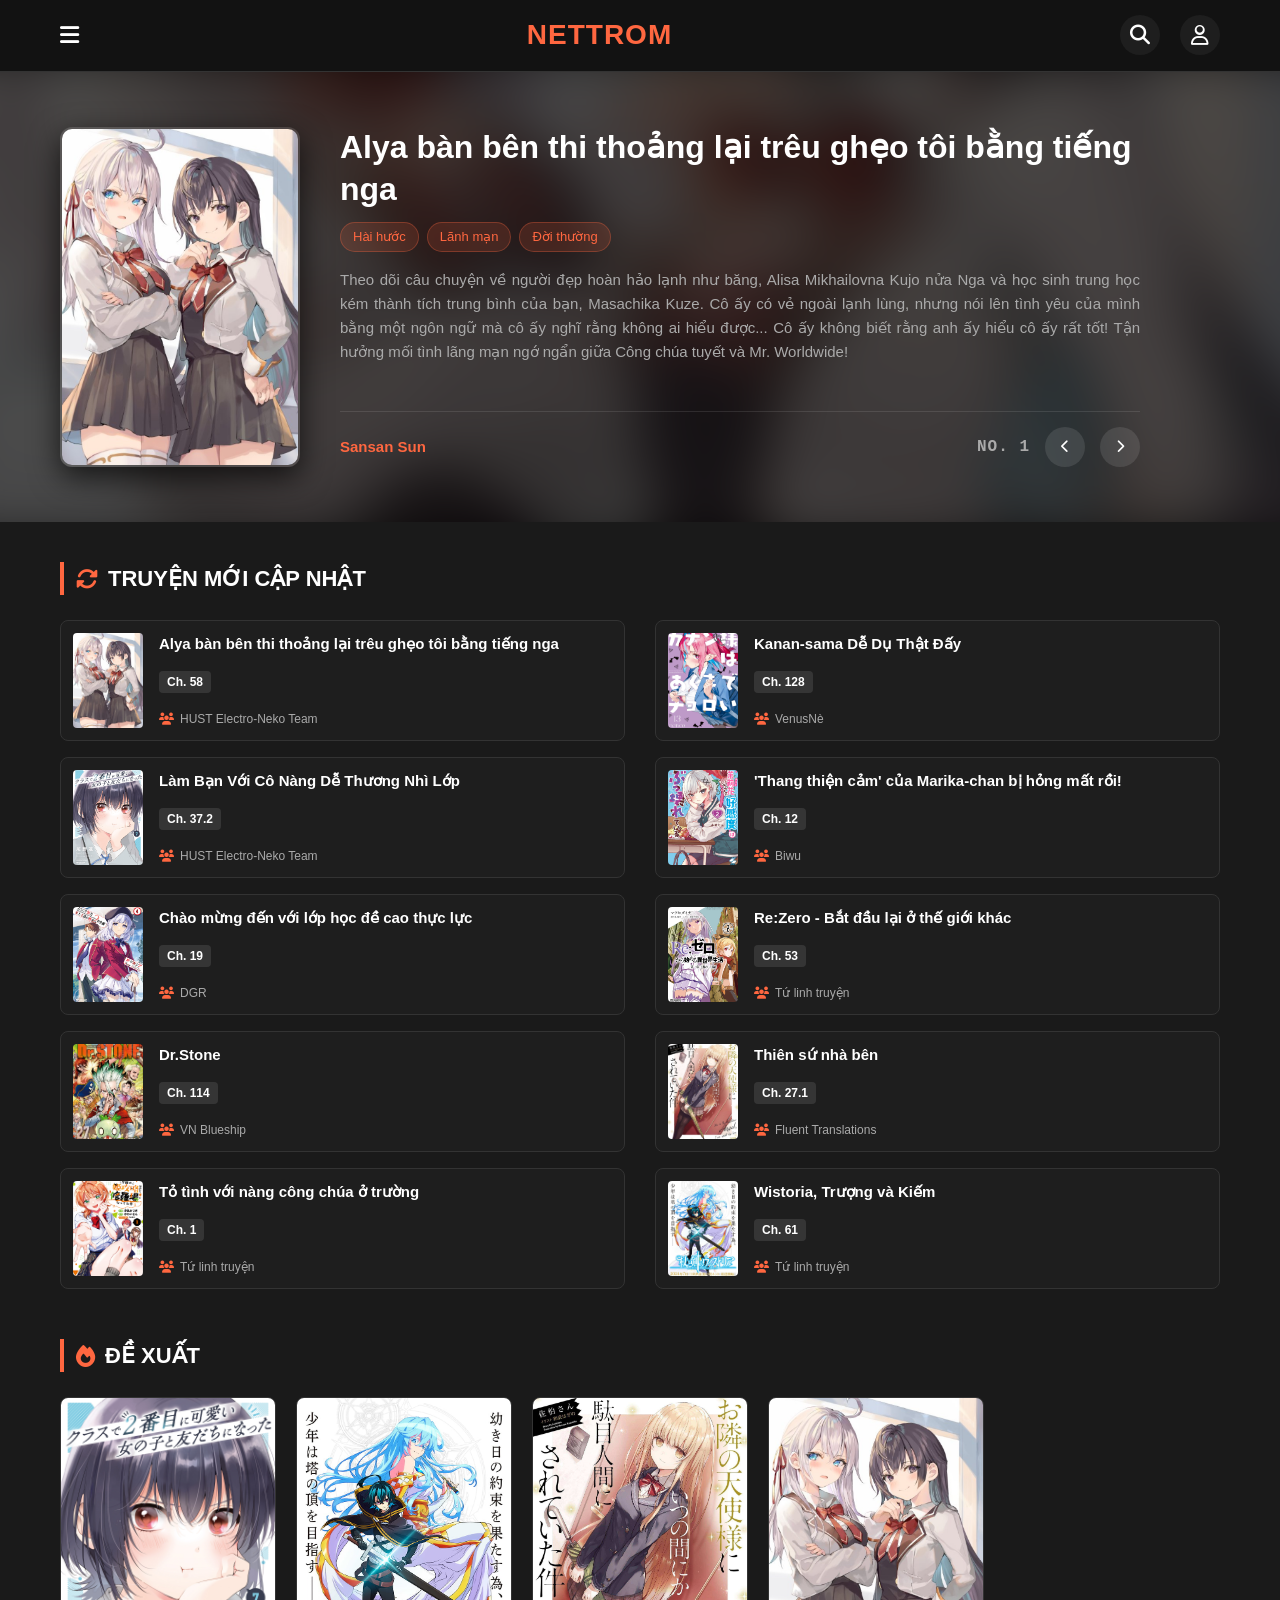
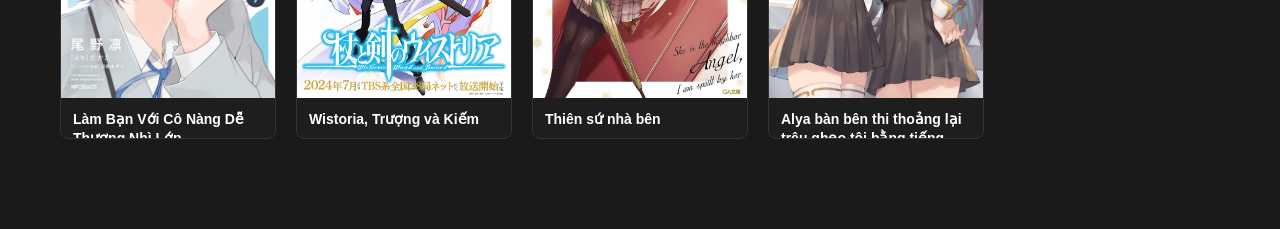
==== index.html @ 95add147 "first commit" ====
<!DOCTYPE html>
<html lang="en">
<head>
    <meta charset="UTF-8">
    <meta name="viewport" content="width=device-width, initial-scale=1.0">
    <link rel="stylesheet" href="https://cdnjs.cloudflare.com/ajax/libs/font-awesome/6.4.0/css/all.min.css">
    <link rel="stylesheet" href="./css/style.css">
    <link rel="stylesheet" href="./css/styleMobile.css">
    <title>Document</title>
</head>
<body>

    <!-- Mobile Menu -->
    <div class="mobile-menu-overlay" id="mobileOverlay" onclick="closeMobileMenu()"></div>
    <!-- Danh Mục -->
    <div class="mobile-menu-drawer" id="mobileDrawer">
        <div class="drawer-header">
            <span><i class="fa-solid fa-fire" style="color: #ff6740; margin-right: 8px;"></i>Nettrom</span>
            <button class="drawer-close" id="closeBtn">
                <i class="fa fa-angle-double-left"></i>
            </button>
        </div>
        <ul class="drawer-menu">
            <li class="menu-item active"><a href=""><i class="fa fa-home"></i> Trang chủ</a></li>
            <li class="menu-item"><a href=""><i class="fa fa-bell"></i> Thông báo</a></li>
            
            <li class="menu-item has-dropdown">
                <div class="dropdown-header">
                    <span><i class="fa-regular fa-bookmark"></i> Thư viện</span>
                    <i class="fa fa-angle-right arrow-icon"></i>
                </div>
                <ul class="submenu">
                    <li><a href=""><i class="fa-solid fa-bookmark"></i> Đã lưu</a></li>
                    <li><a href=""><i class="fa-solid fa-clock-rotate-left"></i> Lịch sử đọc</a></li>
                    <li><a href=""><i class="fa-solid fa-folder"></i> Album của bạn</a></li>
                    <li><a href=""><i class="fa-solid fa-user-pen"></i> Tác giả đã theo dõi</a></li>
                </ul>
            </li>

            <li class="menu-item has-dropdown">
                <div class="dropdown-header">
                    <span><i class="fa-solid fa-book-open"></i> Truyện</span>
                    <i class="fa fa-angle-right arrow-icon"></i>
                </div>
                <ul class="submenu">
                    <li><a href=""><i class="fa-solid fa-list-ol"></i> Danh sách truyện</a></li>
                    <li><a href=""><i class="fa-solid fa-tags"></i> Thể loại</a></li>
                </ul>
            </li>

            <li class="menu-item"><a href=""><i class="fa-solid fa-sliders"></i> Tìm kiếm nâng cao</a></li>
            <li class="menu-item"><a href=""><i class="fa-solid fa-envelope"></i> Liên hệ</a></li>
            <li class="menu-item"><a href=""><i class="fa-solid fa-flask"></i> Lab TH</a></li>
        </ul>
    </div>
    <!--Mobile Bottom Navigation-->
    <nav class="mobile-bottom-nav">
        <a href="#" class="nav-item active">
            <i class="fa fa-home"></i>
            <span>Trang chủ</span>
        </a>
        <a href="#" class="nav-item" data-action="menu" id="navMenu">
            <i class="fa-solid fa-bars"></i>
            <span>Danh mục</span>
        </a>
        <a href="#" class="nav-item">
            <i class="fa fa-bell"></i>
            <span>Thông báo</span>
        </a>
        <a href="#" class="nav-item">
            <i class="fa fa-search"></i>
            <span>Tìm kiếm</span>
        </a>
        <a href="#" class="nav-item">
            <i class="fa fa-book"></i>
            <span>Thư viện</span>
        </a>
    </nav>

    <!--Desktop Header-->
    <header>
        <div class="header-top">
            <div class="banner-header">
                <div class="open-btn" id="openBtn"><i class="fa-solid fa-bars"></i></div>
                <div class="brand-name" id="brandName">Nettrom</div>
                
                <div class="user-bar">
                    <div class="sreach-button"><i class="fa-solid fa-magnifying-glass"></i></div>
                    <div class="avatar"><i class="fa-regular fa-user"></i></div>
                </div>
            </div>
        </div>

        <div class="header-bottom" id="headerBottom">
            <div class="container-nav">
                <nav class="header-nav" id="headerNav">
                    <ul class="nav-menu-desktop">
                        <li class="nav-item-desktop active"><a href=""><i class="fa fa-home"></i> Trang chủ</a></li>
                        <li class="nav-item-desktop"><a href=""><i class="fa fa-bell"></i> Thông báo</a></li>
                        
                        <li class="nav-item-desktop has-dropdown-desktop">
                            <div class="dropdown-header-desktop">
                                <span><i class="fa-regular fa-bookmark"></i> Thư viện</span>
                                <i class="fa fa-angle-down arrow-icon"></i>
                            </div>
                            <ul class="submenu-desktop">
                                <li><a href=""><i class="fa-solid fa-bookmark"></i> Đã lưu</a></li>
                                <li><a href=""><i class="fa-solid fa-clock-rotate-left"></i> Lịch sử đọc</a></li>
                                <li><a href=""><i class="fa-solid fa-folder"></i> Album của bạn</a></li>
                                <li><a href=""><i class="fa-solid fa-user-pen"></i> Tác giả đã theo dõi</a></li>
                            </ul>
                        </li>

                        <li class="nav-item-desktop has-dropdown-desktop">
                            <div class="dropdown-header-desktop">
                                <span><i class="fa-solid fa-book-open"></i> Truyện</span>
                                <i class="fa fa-angle-down arrow-icon"></i>
                            </div>
                            <ul class="submenu-desktop">
                                <li><a href=""><i class="fa-solid fa-list-ol"></i> Danh sách truyện</a></li>
                                <li><a href=""><i class="fa-solid fa-tags"></i> Thể loại</a></li>
                            </ul>
                        </li>

                        <li class="nav-item-desktop"><a href=""><i class="fa-solid fa-sliders"></i> Tìm kiếm nâng cao</a></li>
                        <li class="nav-item-desktop"><a href=""><i class="fa-solid fa-envelope"></i> Liên hệ</a></li>
                        <li class="nav-item-desktop"><a href=""><i class="fa-solid fa-flask"></i> Lab TH</a></li>
                    </ul>
                </nav>
            </div>
        </div>
    </header>
    <!--Main Content-->
    <main>
        <div class="main-content">
            <div class="banner" id="banner">
                <div class="background-blur" id="backgroundBlur"></div>
    
                <div class="banner-content">
                    <div class="manga-container" id="sliderBg">
                        <div class="manga-cover-wrapper">
                            <img id="mangaImg" src="" alt="">
                        </div>
                        <div class="manga-detail">
                            <div class="manga-title" id="mangaTitle"></div>
                            <div class="manga-tags" id="mangaTags">
                                <span class="tag"></span>
                                <span class="tag"></span>
                            </div>
                            <div class="manga-desc">
                                <p class="manga-description" id="mangaDesc"></p>
                            </div>
                            <div class="bottom-nav">
                                <div class="author" id="mangaAuthor"></div>
                                <div class="slider-controls">
                                    <span class="manga-number" id="mangaNo"></span>
                                    <button class="nav-btn" id="prevBtn"><i class="fa-solid fa-chevron-left"></i></button>
                                    <button class="nav-btn" id="nextBtn"><i class="fa-solid fa-chevron-right"></i></button>
                                </div>
                            </div>
                        </div>
                    </div>
                </div>
            </div>

            <div class="page-body">
    
                <section class="section-container update-section">
                    <h2 class="section-title"><i class="fa-solid fa-sync-alt"></i> Truyện mới cập nhật</h2>
                    <div class="update-grid">
                        <div class="update-col col-1">
                            <div class="manga-card-horizontal" >
                                <img src="image/Arya.png" alt="" class="mini-cover">
                                <div class="card-info">
                                    <h4 class="card-title">Alya bàn bên thi thoảng lại trêu ghẹo tôi bằng tiếng nga</h4>
                                    <span class="card-chapter">Ch. 58</span>
                                    <span class="card-team"><i class="fa fa-users" aria-hidden="true"></i> HUST Electro-Neko Team</span>
                                </div>
                            </div>
    
                            <div class="manga-card-horizontal">
                                <img src="image/Class de 2-banme ni Kawaii.jpg" alt="" class="mini-cover">
                                <div class="card-info">
                                    <h4 class="card-title">Làm Bạn Với Cô Nàng Dễ Thương Nhì Lớp</h4>
                                    <span class="card-chapter">Ch. 37.2</span>
                                    <span class="card-team"><i class="fa fa-users" aria-hidden="true"></i> HUST Electro-Neko Team</span>
                                </div>
                            </div>
    
                            <div class="manga-card-horizontal">
                                <img src="image/Classroom of Elite.jpg" alt="" class="mini-cover">
                                <div class="card-info">
                                    <h4 class="card-title">Chào mừng đến với lớp học đề cao thực lực</h4>
                                    <span class="card-chapter">Ch. 19</span>
                                    <span class="card-team"><i class="fa fa-users" aria-hidden="true"></i> DGR </span>
                                </div>
                            </div>
    
                            <div class="manga-card-horizontal">
                                <img src="image/Dr.Stone.jpg" alt="" class="mini-cover">
                                <div class="card-info">
                                    <h4 class="card-title">Dr.Stone</h4>
                                    <span class="card-chapter">Ch. 114</span>
                                    <span class="card-team"><i class="fa fa-users" aria-hidden="true"></i> VN Blueship</span>
                                </div>
                            </div>
    
                            <div class="manga-card-horizontal">
                                <img src="image/Gakuen no Hime.jpg" alt="" class="mini-cover">
                                <div class="card-info">
                                    <h4 class="card-title">Tỏ tình với nàng công chúa ở trường</h4>
                                    <span class="card-chapter">Ch. 1</span>
                                    <span class="card-team"><i class="fa fa-users" aria-hidden="true"></i> Tứ linh truyện</span>
                                </div>
                            </div>
                        </div>
    
                        <div class="update-col col-2">
                            <div class="manga-card-horizontal">
                                <img src="image/Kanan-san.jpg" alt="" class="mini-cover">
                                <div class="card-info">
                                    <h4 class="card-title">Kanan-sama Dễ Dụ Thật Đấy</h4>
                                    <span class="card-chapter">Ch. 128</span>
                                    <span class="card-team"><i class="fa fa-users" aria-hidden="true"></i> VenusNè</span>
                                </div>
                            </div>
    
                            <div class="manga-card-horizontal">
                                <img src="image/Marika Love.jpg" alt="" class="mini-cover">
                                <div class="card-info">
                                    <h4 class="card-title">'Thang thiện cảm' của Marika-chan bị hỏng mất rồi!</h4>
                                    <span class="card-chapter">Ch. 12</span>
                                    <span class="card-team"><i class="fa fa-users" aria-hidden="true"></i> Biwu</span>
                                </div>
                            </div>
    
                            <div class="manga-card-horizontal">
                                <img src="image/rezero.jpg" alt="" class="mini-cover">
                                <div class="card-info">
                                    <h4 class="card-title">Re:Zero - Bắt đầu lại ở thế giới khác</h4>
                                    <span class="card-chapter">Ch. 53</span>
                                    <span class="card-team"><i class="fa fa-users" aria-hidden="true"></i> Tứ linh truyện</span>
                                </div>
                            </div>
    
                            <div class="manga-card-horizontal">
                                <img src="image/Tenshi-sama.jpg" alt="" class="mini-cover">
                                <div class="card-info">
                                    <h4 class="card-title">Thiên sứ nhà bên</h4>
                                    <span class="card-chapter">Ch. 27.1</span>
                                    <span class="card-team"><i class="fa fa-users" aria-hidden="true"></i> Fluent Translations</span>
                                </div>
                            </div>
    
                            <div class="manga-card-horizontal">
                                <img src="image/wistoria.jpg" alt="" class="mini-cover">
                                <div class="card-info">
                                    <h4 class="card-title">Wistoria, Trượng và Kiếm</h4>
                                    <span class="card-chapter">Ch. 61</span>
                                    <span class="card-team"><i class="fa fa-users" aria-hidden="true"></i> Tứ linh truyện</span>
                                </div>
                            </div>
                        </div>
    
                    </div>
                </section>
    
                <section class="section-container recommend-section">
                    <h2 class="section-title"><i class="fa-solid fa-fire"></i> Đề xuất</h2>
                    <div class="recommend-list">
                        <div class="recommend-card">
                            <div class="image-wrapper">
                                <img src="image/Class de 2-banme ni Kawaii.jpg" alt="" class="recommend-cover">
                            </div>
                            <h4 class="recommend-title">Làm Bạn Với Cô Nàng Dễ Thương Nhì Lớp</h4>
                        </div>
    
                        <div class="recommend-card">
                            <div class="image-wrapper">
                                <img src="image/wistoria.jpg" alt="" class="recommend-cover">
                            </div>
                            <h4 class="recommend-title">Wistoria, Trượng và Kiếm</h4>
                        </div>
    
                        <div class="recommend-card">
                            <div class="image-wrapper">
                                <img src="image/Tenshi-sama.jpg" alt="" class="recommend-cover">
                            </div>
                            <h4 class="recommend-title">Thiên sứ nhà bên</h4>
                        </div>
    
                        <div class="recommend-card">
                            <div class="image-wrapper">
                                <img src="image/Arya.png" alt="" class="recommend-cover">
                            </div>
                            <h4 class="recommend-title">Alya bàn bên thi thoảng lại trêu ghẹo tôi bằng tiếng nga</h4>
                        </div>
                    </div>
                </section>
            </div>
        </div>
    </main>
    <script src="./javascript/main.js"></script>
</body>
</html>
---- css/style.css ----
:root {
    --primary-orange: #ff6740;
    --primary-orange-hover: #e5532d;
    --bg-dark: #121212;
    --bg-card: #1e1e1e;
    --bg-body: #1a1a1a;
    --text-light: #ffffff;
    --text-muted: #aaaaaa;
    --border-color: #333333;
    --font-main: -apple-system, BlinkMacSystemFont, "Segoe UI", Roboto, Helvetica, Arial, sans-serif;
}

* {
    box-sizing: border-box;
    margin: 0;
    padding: 0;
}

body {
    font-family: var(--font-main);
    background-color: var(--bg-body);
    color: var(--text-light);
    line-height: 1.5;
    overflow-x: hidden;
}

a {
    text-decoration: none;
    color: inherit;
}

header {
    background-color: var(--bg-dark);
    border-bottom: 1px solid var(--border-color);
    position: sticky;
    top: 0;
    z-index: 1000;
}

.header-top {
    max-width: 1200px;
    margin: 0 auto;
    padding: 0 20px;
}

.banner-header {
    height: 70px;
    display: flex;
    align-items: center;
    justify-content: space-between;
}

.open-btn {
    display: none;
    font-size: 22px;
    cursor: pointer;
    color: var(--text-light);
    transition: color 0.2s;
}

.open-btn:hover {
    color: var(--primary-orange);
}

.brand-name {
    font-size: 28px;
    font-weight: 800;
    color: var(--primary-orange);
    text-transform: uppercase;
    letter-spacing: 1px;
    cursor: pointer;
}

.user-bar {
    display: flex;
    align-items: center;
    gap: 20px;
}

.sreach-button, .avatar {
    font-size: 20px;
    color: var(--text-light);
    cursor: pointer;
    width: 40px;
    height: 40px;
    display: flex;
    align-items: center;
    justify-content: center;
    border-radius: 50%;
    background-color: rgba(255, 255, 255, 0.05);
    transition: all 0.2s ease;
}

.sreach-button:hover, .avatar:hover {
    background-color: var(--primary-orange);
    color: #fff;
}

.banner {
    position: relative;
    height: 450px;
    width: 100%;
    overflow: hidden;
    background-color: #000;
}

.background-blur {
    position: absolute;
    inset: 0;
    background-size: cover;
    background-position: center;
    filter: blur(25px) brightness(0.3);
    transform: scale(1.1);
    transition: background-image 0.5s ease-in-out;
    z-index: 1;
}

.banner-content {
    position: relative;
    max-width: 1200px;
    height: 100%;
    margin: 0 auto;
    padding: 0 20px;
    display: flex;
    align-items: center;
    z-index: 2;
}

.manga-container {
    display: flex;
    gap: 40px;
    width: 100%;
    align-items: center;
}

.manga-cover-wrapper {
    flex-shrink: 0;
    width: 240px;
    height: 340px;
    border-radius: 12px;
    overflow: hidden;
    box-shadow: 0 10px 30px rgba(0, 0, 0, 0.7);
    border: 2px solid rgba(255, 255, 255, 0.1);
}

.manga-cover-wrapper img {
    width: 100%;
    height: 100%;
    object-fit: cover;
}

.manga-detail {
    flex-grow: 1;
    display: flex;
    flex-direction: column;
    justify-content: center;
    height: 340px;
    max-width: 800px;
}

.manga-title {
    font-size: 32px;
    font-weight: 700;
    color: var(--text-light);
    margin-bottom: 12px;
    line-height: 1.3;
    display: -webkit-box;
    -webkit-line-clamp: 2;
    -webkit-box-orient: vertical;
    overflow: hidden;
}

.manga-tags {
    display: flex;
    flex-wrap: wrap;
    gap: 8px;
    margin-bottom: 16px;
}

.manga-tags .tag {
    background-color: rgba(255, 103, 64, 0.15);
    color: var(--primary-orange);
    padding: 4px 12px;
    border-radius: 20px;
    font-size: 13px;
    font-weight: 500;
    border: 1px solid rgba(255, 103, 64, 0.3);
}

.manga-desc {
    margin-bottom: auto;
}

.manga-description {
    color: var(--text-muted);
    font-size: 15px;
    line-height: 1.6;
    display: -webkit-box;
    -webkit-line-clamp: 4;
    -webkit-box-orient: vertical;
    overflow: hidden;
    text-align: justify;
}
.bottom-nav {
    display: flex;
    align-items: center;
    justify-content: space-between;
    padding-top: 15px;
    border-top: 1px solid rgba(255, 255, 255, 0.1);
}

.author {
    font-size: 15px;
    color: var(--primary-orange);
    font-weight: 600;
}

.slider-controls {
    display: flex;
    align-items: center;
    gap: 15px;
}

.manga-number {
    font-family: monospace;
    font-size: 16px;
    font-weight: bold;
    color: var(--text-muted);
    letter-spacing: 1px;
}

.nav-btn {
    background-color: rgba(255, 255, 255, 0.1);
    border: none;
    color: var(--text-light);
    width: 40px;
    height: 40px;
    border-radius: 50%;
    cursor: pointer;
    display: flex;
    align-items: center;
    justify-content: center;
    transition: all 0.2s;
}

.nav-btn:hover {
    background-color: var(--primary-orange);
    color: #fff;
    transform: scale(1.05);
}

.main-content {
    width: 100%;
}

.page-body {
    max-width: 1200px;
    margin: 0 auto;
    padding: 40px 20px;
}

.section-container {
    margin-bottom: 50px;
}

.section-title {
    font-size: 22px;
    font-weight: 700;
    margin-bottom: 25px;
    display: flex;
    align-items: center;
    gap: 10px;
    text-transform: uppercase;
    border-left: 4px solid var(--primary-orange);
    padding-left: 12px;
}

.section-title i {
    color: var(--primary-orange);
}

.update-grid {
    display: flex;
    gap: 30px;
}

.update-col {
    flex: 1;
    width: 50%;
    display: flex;
    flex-direction: column;
    gap: 16px;
}

.manga-card-horizontal {
    background-color: var(--bg-card);
    border-radius: 8px;
    padding: 12px;
    display: flex;
    gap: 16px;
    border: 1px solid var(--border-color);
    transition: transform 0.2s, border-color 0.2s;
    cursor: pointer;
}

.manga-card-horizontal:hover {
    transform: translateY(-2px);
    border-color: var(--primary-orange);
}

.mini-cover {
    width: 70px;
    height: 95px;
    object-fit: cover;
    border-radius: 4px;
    flex-shrink: 0;
    background-color: #333;
}

.card-info {
    display: flex;
    flex-direction: column;
    justify-content: space-between;
    flex-grow: 1;
}

.card-title {
    font-size: 15px;
    font-weight: 600;
    color: var(--text-light);
    line-height: 1.4;
    display: -webkit-box;
    -webkit-line-clamp: 2;
    -webkit-box-orient: vertical;
    overflow: hidden;
    transition: color 0.2s;
}

.manga-card-horizontal:hover .card-title {
    color: var(--primary-orange);
}

.card-chapter {
    display: inline-block;
    align-self: flex-start;
    background-color: rgba(255, 255, 255, 0.1);
    color: #fff;
    padding: 2px 8px;
    border-radius: 4px;
    font-size: 12px;
    font-weight: 600;
}

.card-team {
    font-size: 12px;
    color: var(--text-muted);
    display: flex;
    align-items: center;
    gap: 6px;
}

.card-team i {
    color: var(--primary-orange);
}

.recommend-list {
    display: grid;
    grid-template-columns: repeat(5, 1fr);
    gap: 20px;
}

.recommend-card {
    background-color: var(--bg-card);
    border-radius: 8px;
    overflow: hidden;
    border: 1px solid var(--border-color);
    transition: all 0.2s ease;
    cursor: pointer;
}

.recommend-card:hover {
    border-color: var(--primary-orange);
    transform: translateY(-4px);
    box-shadow: 0 5px 15px rgba(255, 103, 64, 0.1);
}

.image-wrapper {
    position: relative;
    width: 100%;
    padding-top: 140%;
    overflow: hidden;
    background-color: #333;
}

.recommend-cover {
    position: absolute;
    top: 0;
    left: 0;
    width: 100%;
    height: 100%;
    object-fit: cover;
    transition: transform 0.3s ease;
}

.recommend-card:hover .recommend-cover {
    transform: scale(1.05);
}

.recommend-title {
    padding: 12px;
    font-size: 14px;
    font-weight: 600;
    color: var(--text-light);
    line-height: 1.4;
    display: -webkit-box;
    -webkit-line-clamp: 2;
    -webkit-box-orient: vertical;
    overflow: hidden;
    height: 40px; 
}

.recommend-card:hover .recommend-title {
    color: var(--primary-orange);
}

@media (max-width: 1024px) {
    .recommend-list {
        grid-template-columns: repeat(4, 1fr);
    }
    .recommend-list .recommend-card:nth-child(5) {
        display: none;
    }
}

@media (max-width: 900px) {
    .manga-cover-wrapper {
        width: 180px;
        height: 260px;
    }
    .manga-detail {
        height: 260px;
    }
    .manga-title {
        font-size: 24px;
    }
    .banner {
        height: 380px;
    }
}
@media (max-width: 768px) {
    .open-btn {
        display: block;
    }

    .banner {
        height: auto;
        padding: 20px 0;
    }

    .manga-container {
        flex-direction: row;
        gap: 16px;
        align-items: flex-start;
    }

    .manga-cover-wrapper {
        width: 110px;
        height: 160px;
        border-radius: 8px;
        box-shadow: 0 4px 12px rgba(0, 0, 0, 0.5);
    }

    .manga-detail {
        height: 160px;
        justify-content: space-between; 
    }

    .manga-title {
        font-size: 24px;
        margin-bottom: 4px;
        font-weight: 600;
        -webkit-line-clamp: 2;
    }

    .manga-tags {
        margin-bottom: 0;
        gap: 4px;
    }

    .manga-tags .tag {
        padding: 2px 8px;
        font-size: 11px;
    }

    .manga-desc {
        display: none;
    }

    .bottom-nav {
        flex-direction: row; 
        justify-content: space-between;
        align-items: center;
        padding-top: 8px;
        border-top: 1px solid rgba(255, 255, 255, 0.1);
        width: 100%;
    }

    .author {
        font-size: 12px;
    }

    .slider-controls {
        gap: 8px;
    }

    .nav-btn {
        width: 32px;
        height: 32px;
        font-size: 11px;
    }

    .manga-number {
        font-size: 12px;
    }

    .recommend-list {
        grid-template-columns: repeat(2, 1fr);
        gap: 12px;
    }
}
/* ==========================================================================
   CẤP NHẬT HEADER NAV DROPDOWN (DESKTOP)
   ========================================================================== */
.header-bottom {
    background-color: #1a1a1a; /* Màu nền tối hơn hoặc bằng màu header */
    border-top: 1px solid var(--border-color);
    
    /* Hiệu ứng trượt đóng/mở theo chiều dọc mượt mà */
    max-height: 0;
    opacity: 0;
    overflow: hidden; /* Ẩn đi khi chưa kích hoạt */
    transition: max-height 0.35s ease-in-out, opacity 0.25s ease;
}

/* Container giới hạn độ rộng bằng với tầng trên (1200px) và căn giữa */
.container-nav {
    max-width: 1200px;
    margin: 0 auto;
    padding: 0 20px;
}

/* LỚP KÍCH HOẠT: Khi bấm nút openBtn, JS sẽ thêm class này vào .header-bottom */
.header-bottom.show {
    max-height: 80px; /* Chiều cao tối đa ước lượng vừa đủ cho thanh menu */
    opacity: 1;
    overflow: visible !important; /* QUAN TRỌNG: Cho phép menu con xổ lòi ra ngoài */
}

/* Thanh điều hướng */
.header-nav {
    display: block;
}

.nav-menu-desktop {
    display: flex;
    align-items: center;
    list-style: none;
    gap: 10px;
}

.nav-item-desktop {
    position: relative; /* Gốc để định vị submenu con */
    padding: 15px 10px;
}

.nav-item-desktop > a, 
.dropdown-header-desktop {
    font-size: 14px;
    font-weight: 600;
    color: var(--text-light);
    display: flex;
    align-items: center;
    gap: 6px;
    cursor: pointer;
    transition: color 0.2s ease;
}

.dropdown-header-desktop .arrow-icon {
    font-size: 11px;
    transition: transform 0.2s ease;
}

/* Hover đổi màu chữ sang cam */
.nav-item-desktop:hover > a,
.nav-item-desktop.active > a,
.nav-item-desktop:hover .dropdown-header-desktop {
    color: var(--primary-orange);
}

/* ==========================================================================
   MENU CON DROPDOWN XỔ XUỐNG (NỀN TRẮNG, CHỮ TỐI)
   ========================================================================== */
.submenu-desktop {
    position: absolute;
    top: 100%; /* Xuất hiện sát viền dưới tầng bottom */
    left: 0;
    background-color: #ffffff; /* Nền trắng tinh tế giống hình mẫu */
    min-width: 210px;
    list-style: none;
    padding: 8px 0;
    border-radius: 0 0 4px 4px;
    box-shadow: 0 8px 20px rgba(0, 0, 0, 0.3); /* Tạo bóng đổ */
    
    /* Trạng thái ẩn mặc định */
    opacity: 0;
    visibility: hidden;
    transform: translateY(10px);
    transition: opacity 0.2s ease, transform 0.2s ease, visibility 0.2s;
    z-index: 9999;
}

.submenu-desktop li {
    border-left: 3px solid transparent;
    transition: all 0.2s ease;
}

.submenu-desktop li a {
    display: flex;
    align-items: center;
    gap: 10px;
    padding: 10px 18px;
    color: #222222; /* Chữ màu tối */
    font-size: 13.5px;
    font-weight: 500;
    white-space: nowrap;
    transition: all 0.2s ease;
}

/* Hiệu ứng Hover vào các mục con */
.submenu-desktop li:hover {
    background-color: #f7f7f7;
    border-left: 3px solid var(--primary-orange); /* Đường viền trang trí lề trái */
}

.submenu-desktop li:hover a {
    color: var(--primary-orange);
    padding-left: 22px; /* Đẩy chữ nhẹ sang phải */
}

/* Rê chuột vào mục cha -> Xổ menu con */
.has-dropdown-desktop:hover .submenu-desktop {
    opacity: 1;
    visibility: visible;
    transform: translateY(0);
}

/* Xoay icon mũi tên */
.has-dropdown-desktop:hover .arrow-icon {
    transform: rotate(180deg);
}
---- css/styleMobile.css ----
/* ==========================================================================
   STYLE MOBILE
   ========================================================================== */

.open-btn {
    display: block;
}

.mobile-bottom-nav,
.mobile-menu-overlay,        
.mobile-menu-drawer,
.mobile-account-dropdown {
    display: none;
}

@media (max-width: 768px) {
    body {
        padding-bottom: 75px;
        background-color: #121212;
    }

    .open-btn {
        display: none;
    }

    .user-bar .avatar, 
    .user-bar .sreach-button {
        display: none; 
    }

    /* 2. Mobile Bottom Navigation (Thanh điều hướng dưới cùng) */
    .mobile-bottom-nav {
        display: flex;
        position: fixed;
        bottom: 0;
        left: 0;
        right: 0;
        z-index: 9999;
        background: #1e1e1e;
        border-top: 1px solid #333;
        border-radius: 16px 16px 0 0;
        box-shadow: 0 -4px 16px rgba(0, 0, 0, 0.5);
        justify-content: space-around;
        align-items: center;
        padding: 8px 0 10px;
    }

    .mobile-bottom-nav .nav-item {
        display: flex;
        flex-direction: column;
        align-items: center;
        gap: 4px;
        text-decoration: none;
        color: #888888;
        font-size: 11px;
        font-weight: 500;
        flex: 1;
        padding: 4px 0;
        transition: color 0.2s ease;
        cursor: pointer;
    }

    .mobile-bottom-nav .nav-item i {
        font-size: 20px;
    }

    .mobile-bottom-nav .nav-item.active {
        color: #ff6740 !important;
    }

    .mobile-menu-overlay {
        position: fixed;
        inset: 0;
        z-index: 8000;
        background: rgba(0, 0, 0, 0.6);
        display: none;
    }

    .mobile-menu-overlay.show {
        display: block;
    }

    .mobile-menu-drawer {
        position: fixed;
        top: 0;
        left: -100%;        
        width: 80%;
        max-width: 280px;
        height: 100%;
        z-index: 8500;
        background: #1e1e1e;
        box-shadow: 4px 0 20px rgba(0, 0, 0, 0.6);
        overflow-y: auto;
        transition: left 0.3s ease;
        display: block;
    }

    .mobile-menu-drawer.show {
        left: 0;
    }

    .mobile-menu-drawer .drawer-header {
        background: #121212;
        padding: 16px;
        font-weight: 700;
        font-size: 18px;
        color: #fff;
        display: flex;
        justify-content: space-between;
        align-items: center;
        border-bottom: 1px solid #333;
    }

    .mobile-menu-drawer .drawer-close {
        background: none;
        border: none;
        color: #aaaaaa;
        font-size: 20px;
        cursor: pointer;
        transition: color 0.2s;
    }

    .mobile-menu-drawer .drawer-close:hover {
        color: #ff6740;
    }

    .mobile-menu-drawer ul {
        list-style: none;
        padding: 10px 0;
        margin: 0;
    }

    .mobile-menu-drawer ul li a {
        display: block;
        padding: 14px 20px;
        color: #dddddd;
        font-size: 14px;
        font-weight: 500;
        border-bottom: 1px solid #262626;
        transition: all 0.2s ease;
    }

    .mobile-menu-drawer ul li.active a,
    .mobile-menu-drawer ul li a:hover {
        background: rgba(255, 103, 64, 0.1);
        color: #ff6740;
        padding-left: 25px;
    }
    .mobile-menu-drawer .drawer-menu .menu-item.has-dropdown {
        padding: 0;
    }

    .mobile-menu-drawer .dropdown-header {
        display: flex;
        justify-content: space-between;
        align-items: center;
        padding: 13px 18px;
        color: var(--text-dark, #333);
        font-size: 14px;
        font-weight: 500;
        border-bottom: 1px solid #f0f0f0;
        cursor: pointer;
        transition: background 0.15s;
    }

    .mobile-menu-drawer {
        background: #1e1e1e;
    }
    .mobile-menu-drawer ul li a, 
    .mobile-menu-drawer .dropdown-header {
        color: #dddddd;
        border-bottom: 1px solid #262626;
    }
    .mobile-menu-drawer ul li a:hover,
    .mobile-menu-drawer .dropdown-header:hover {
        background: rgba(255, 103, 64, 0.1);
        color: #ff6740;
    }

    .mobile-menu-drawer i {
        margin-right: 8px;
        width: 18px;
        text-align: center;
    }

    .mobile-menu-drawer .arrow-icon {
        margin-right: 0;
        transition: transform 0.2s ease;
    }

    .mobile-menu-drawer .submenu {
        display: none;
        background: #151515;
        padding-left: 15px;
    }

    .mobile-menu-drawer .submenu li a {
        font-size: 13px;
        color: #aaaaaa;
        padding: 11px 18px;
    }

    .mobile-menu-drawer .menu-item.open .submenu {
        display: block; /* Hiện menu con */
    }

    .mobile-menu-drawer .menu-item.open .dropdown-header {
        color: #ff6740;
    }

    .mobile-menu-drawer .menu-item.open .arrow-icon {
        transform: rotate(90deg);
        color: #ff6740;
    }

    .group-item {
        display: flex;
        justify-content: space-between;
        align-items: center;
        padding: 14px 20px;
        color: #aaaaaa;
        font-size: 13px;
        text-transform: uppercase;
        border-bottom: 1px solid #262626;
    }

    .section-container {
        padding: 15px 10px;
        margin-bottom: 25px;
    }

    .update-grid {
        display: flex;
        flex-direction: column;
        gap: 12px;
    }

    .update-grid .col-1 {
        width: 100%;
    }

    .update-grid .col-2 {
        display: none;
    }
    .header-bottom,
    .open-btn,
    #openBtn {
        display: none;
    }
}
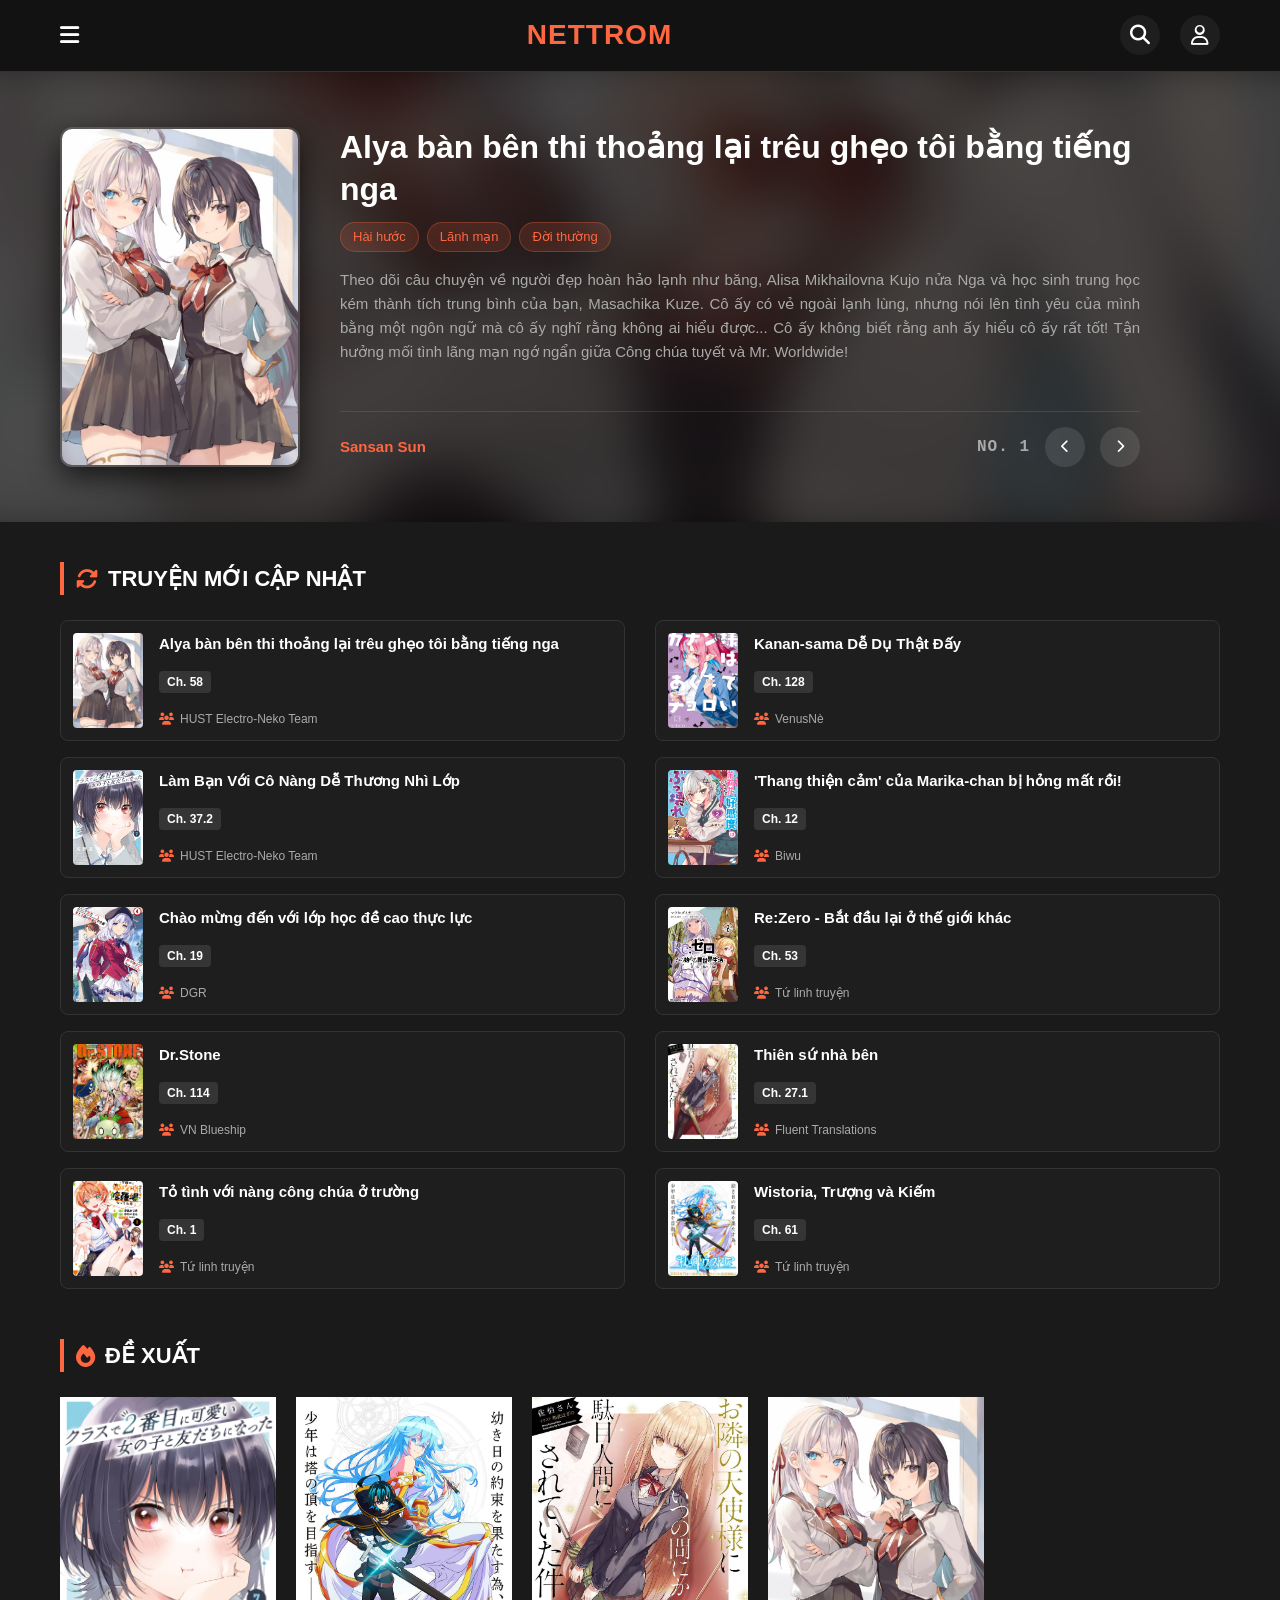
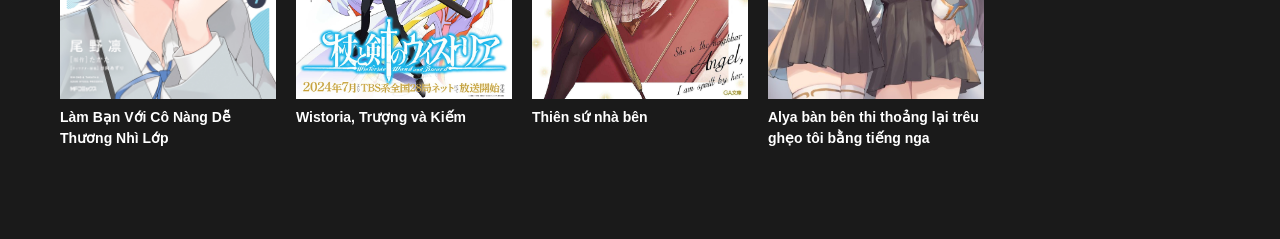
==== commit da80630c: "update user & login" ====
--- a/index.html
+++ b/index.html
@@ -6,7 +6,7 @@
     <link rel="stylesheet" href="https://cdnjs.cloudflare.com/ajax/libs/font-awesome/6.4.0/css/all.min.css">
     <link rel="stylesheet" href="./css/style.css">
     <link rel="stylesheet" href="./css/styleMobile.css">
-    <title>Document</title>
+    <title>Home Page</title>
 </head>
 <body>
 
@@ -72,8 +72,8 @@
             <span>Tìm kiếm</span>
         </a>
         <a href="#" class="nav-item">
-            <i class="fa fa-book"></i>
-            <span>Thư viện</span>
+            <i class="fa fa-user"></i>
+            <span>Người dùng</span>
         </a>
     </nav>
 
@@ -86,7 +86,18 @@
                 
                 <div class="user-bar">
                     <div class="sreach-button"><i class="fa-solid fa-magnifying-glass"></i></div>
-                    <div class="avatar"><i class="fa-regular fa-user"></i></div>
+    
+                    <div class="user-wrapper" id="userWrapper">
+                        <div class="avatar" id="userAvatar"><i class="fa-regular fa-user"></i></div>
+        
+                        <ul class="account-dropdown" id="accountDropdown">
+                            <li><a href=""><i class="fa-solid fa-user-gear"></i> Quản lý tài khoản</a></li>
+                            <li><a href=""><i class="fa-solid fa-bookmark"></i> Truyện đã lưu</a></li>
+                            <li><a href=""><i class="fa-solid fa-clock-rotate-left"></i> Lịch sử đọc</a></li>
+                            <li><a href="login.html"><i class="fa-solid fa-user-circle"></i> Đăng nhập</a></li>
+                            <li><a href=""><i class="fa-solid fa-right-from-bracket"></i> Đăng xuất</a></li>
+                        </ul>
+                    </div>
                 </div>
             </div>
         </div>
--- a/css/style.css
+++ b/css/style.css
@@ -371,18 +371,14 @@
 }
 
 .recommend-card {
-    background-color: var(--bg-card);
-    border-radius: 8px;
-    overflow: hidden;
-    border: 1px solid var(--border-color);
+    display: flex;
+    flex-direction: column;
     transition: all 0.2s ease;
     cursor: pointer;
 }
 
 .recommend-card:hover {
-    border-color: var(--primary-orange);
     transform: translateY(-4px);
-    box-shadow: 0 5px 15px rgba(255, 103, 64, 0.1);
 }
 
 .image-wrapper {
@@ -408,16 +404,13 @@
 }
 
 .recommend-title {
-    padding: 12px;
     font-size: 14px;
     font-weight: 600;
     color: var(--text-light);
-    line-height: 1.4;
-    display: -webkit-box;
-    -webkit-line-clamp: 2;
-    -webkit-box-orient: vertical;
-    overflow: hidden;
-    height: 40px; 
+    margin-top: 8px;
+    white-space: normal; 
+    word-break: break-word; 
+    overflow: visible;
 }
 
 .recommend-card:hover .recommend-title {
@@ -659,3 +652,183 @@
 .has-dropdown-desktop:hover .arrow-icon {
     transform: rotate(180deg);
 }
+
+
+.login-page{
+    display: flex;
+    align-items: center;
+    justify-content: center;
+    height: 100vh;
+    background-color: var(--bg-body);
+}
+.card-login {
+    background-color: var(--bg-card);
+    padding: 40px;
+    border-radius: 8px;
+    box-shadow: 0 10px 30px rgba(0, 0, 0, 0.5);
+    width: 100%;
+    max-width: 400px;
+}
+.card-header{
+    margin-bottom: 30px;
+    background: transparent;
+}
+.card-login h2 {
+    font-size: 24px;
+    text-align: center;
+}
+.card-body{
+    display: flex;
+    flex-direction: column;
+    gap: 20px;
+}
+.form-group {
+    display: flex;
+    flex-direction: column;
+    gap: 8px;
+}
+.form-group input{
+    padding: 10px;
+    border-radius: 4px;
+    border: 1px solid var(--border-color);
+    background-color: #333;
+    color: var(--text-light);
+    transition: border-color 0.2s;
+}
+.card-login button{
+    background-color: var(--primary-orange);
+    color: #fff;
+    padding: 10px;
+    border: none;
+    border-radius: 4px;
+    font-size: 16px;
+    font-weight: 600;
+    cursor: pointer;
+    transition: background-color 0.2s;
+}
+.card-login button:hover{
+    background-color: var(--primary-orange-hover);
+}
+.form-group-login{
+    display: flex;
+    justify-content: space-between;
+    align-items: center;
+    color: var(--text-muted);
+}
+.form-group-login a{
+    color: var(--primary-orange);
+    font-weight: 600;
+    transition: color 0.2s;
+}
+.form-group-login a:hover{
+    color: var(--text-light);
+}
+.card-footer{
+    margin-top: 20px;
+    text-align: center;
+    color: var(--text-muted);
+    font-size: 14px;
+}
+.card-footer a{
+    color: var(--primary-orange);
+    font-weight: 600;
+    transition: color 0.2s;
+}
+.card-footer a:hover{
+    color: var(--text-light);
+}
+
+.user-wrapper {
+    position: relative; /* Giữ làm gốc tọa độ để định vị menu con */
+    display: inline-block;
+}
+
+.avatar {
+    cursor: pointer;
+    user-select: none;
+    transition: color 0.2s ease;
+}
+
+.avatar:hover {
+    color: var(--primary-orange);
+}
+
+/* Khối Menu thả xuống - Mặc định nền trắng, chữ tối */
+.account-dropdown {
+    position: absolute;
+    top: calc(100% + 12px); /* Đẩy xuống dưới avatar một khoảng hợp lý */
+    right: 0; /* Căn lề phải sát với góc của user */
+    background-color: #ffffff;
+    min-width: 200px;
+    list-style: none;
+    padding: 8px 0;
+    border-radius: 4px;
+    box-shadow: 0 6px 20px rgba(0, 0, 0, 0.25);
+    
+    /* Hiệu ứng ẩn và trượt mượt */
+    opacity: 0;
+    visibility: hidden;
+    transform: translateY(10px);
+    transition: opacity 0.2s ease, transform 0.2s ease, visibility 0.2s;
+    z-index: 10000; /* Đảm bảo luôn nằm trên cùng mọi nội dung */
+}
+
+/* Mũi tên nhỏ chỉ lên trên avatar (Tùy chọn tạo điểm nhấn như hình mẫu) */
+.account-dropdown::before {
+    content: '';
+    position: absolute;
+    top: -6px;
+    right: 12px;
+    width: 12px;
+    height: 12px;
+    background-color: #ffffff;
+    transform: rotate(45deg);
+    box-shadow: -3px -3px 5px rgba(0, 0, 0, 0.04);
+}
+
+/* Khi có class show kích hoạt từ Javascript */
+.account-dropdown.show {
+    opacity: 1;
+    visibility: visible;
+    transform: translateY(0);
+}
+
+/* Định dạng từng dòng menu con */
+.account-dropdown li {
+    position: relative;
+    border-left: 3px solid transparent;
+    transition: all 0.2s ease;
+}
+
+.account-dropdown li a {
+    display: flex;
+    align-items: center;
+    gap: 10px;
+    padding: 11px 18px;
+    color: #222222; /* Chữ tối trên nền trắng */
+    font-size: 13.5px;
+    font-weight: 500;
+    white-space: nowrap;
+    transition: all 0.2s ease;
+}
+
+.account-dropdown li a i {
+    width: 16px;
+    text-align: center;
+    color: #666666; /* Màu icon mặc định nhẹ nhàng */
+    transition: color 0.2s;
+}
+
+/* Hiệu ứng Rê chuột (Hover) */
+.account-dropdown li:hover {
+    background-color: #f7f7f7; /* Nền xám nhạt */
+    border-left: 3px solid var(--primary-orange); /* Hiện thanh cam lề trái */
+}
+
+.account-dropdown li:hover a {
+    color: var(--primary-orange); /* Chữ chuyển cam */
+}
+
+.account-dropdown li:hover a i {
+    color: var(--primary-orange); /* Icon chuyển cam */
+}
--- a/css/styleMobile.css
+++ b/css/styleMobile.css
@@ -247,4 +247,4 @@
     #openBtn {
         display: none;
     }
-}+}
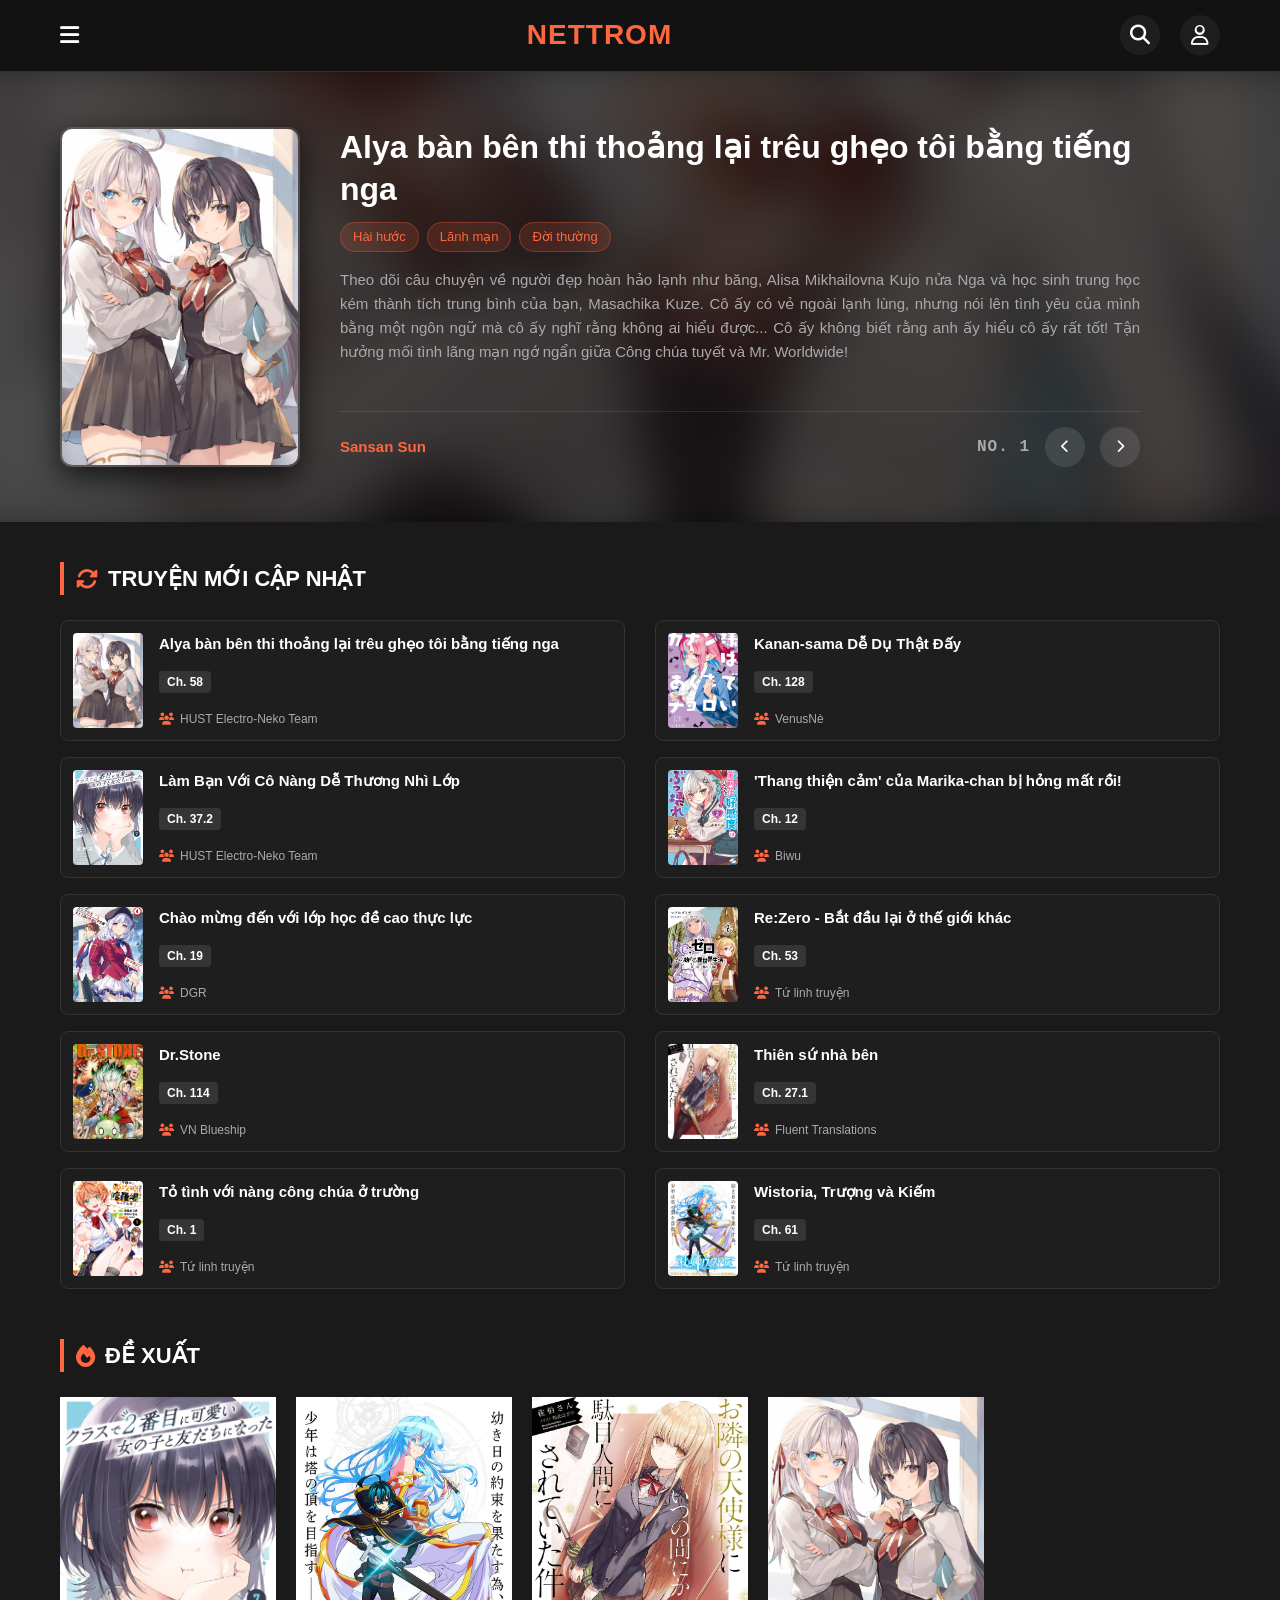
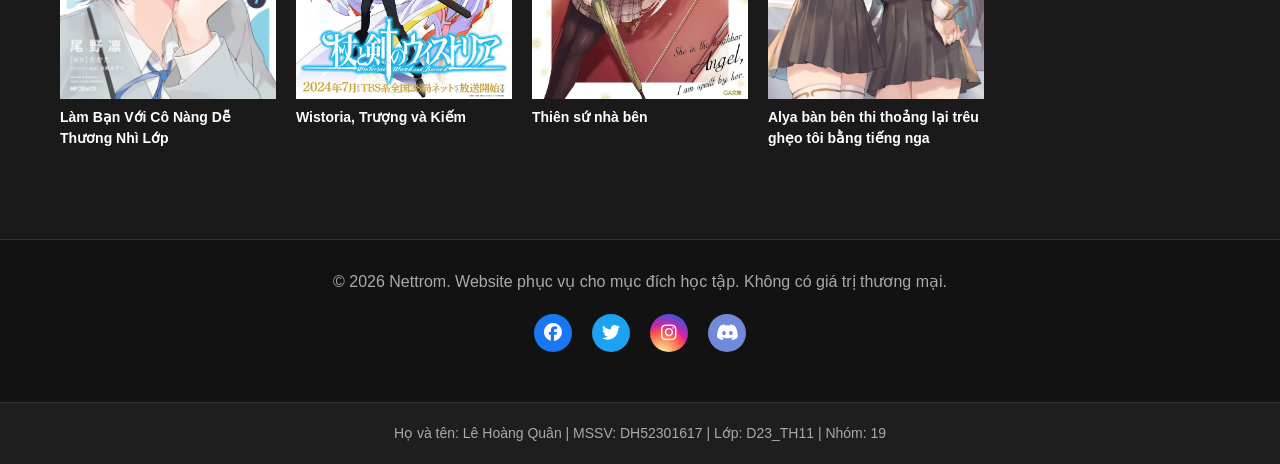
==== commit 37633b6b: "footer, library update" ====
--- a/index.html
+++ b/index.html
@@ -15,13 +15,13 @@
     <!-- Danh Mục -->
     <div class="mobile-menu-drawer" id="mobileDrawer">
         <div class="drawer-header">
-            <span><i class="fa-solid fa-fire" style="color: #ff6740; margin-right: 8px;"></i>Nettrom</span>
+            <span>Nettrom</span>
             <button class="drawer-close" id="closeBtn">
                 <i class="fa fa-angle-double-left"></i>
             </button>
         </div>
         <ul class="drawer-menu">
-            <li class="menu-item active"><a href=""><i class="fa fa-home"></i> Trang chủ</a></li>
+            <li class="menu-item active"><a href="index.html"><i class="fa fa-home"></i> Trang chủ</a></li>
             <li class="menu-item"><a href=""><i class="fa fa-bell"></i> Thông báo</a></li>
             
             <li class="menu-item has-dropdown">
@@ -43,19 +43,19 @@
                     <i class="fa fa-angle-right arrow-icon"></i>
                 </div>
                 <ul class="submenu">
-                    <li><a href=""><i class="fa-solid fa-list-ol"></i> Danh sách truyện</a></li>
+                    <li><a href="library.html"><i class="fa-solid fa-list-ol"></i> Danh sách truyện</a></li>
                     <li><a href=""><i class="fa-solid fa-tags"></i> Thể loại</a></li>
                 </ul>
             </li>
 
             <li class="menu-item"><a href=""><i class="fa-solid fa-sliders"></i> Tìm kiếm nâng cao</a></li>
-            <li class="menu-item"><a href=""><i class="fa-solid fa-envelope"></i> Liên hệ</a></li>
-            <li class="menu-item"><a href=""><i class="fa-solid fa-flask"></i> Lab TH</a></li>
+            <li class="menu-item"><a href="contact.html"><i class="fa-solid fa-envelope"></i> Liên hệ</a></li>
+            <li class="menu-item"><a href="lab.html"><i class="fa-solid fa-flask"></i> Lab TH</a></li>
         </ul>
     </div>
     <!--Mobile Bottom Navigation-->
     <nav class="mobile-bottom-nav">
-        <a href="#" class="nav-item active">
+        <a href="index.html" class="nav-item active">
             <i class="fa fa-home"></i>
             <span>Trang chủ</span>
         </a>
@@ -82,7 +82,7 @@
         <div class="header-top">
             <div class="banner-header">
                 <div class="open-btn" id="openBtn"><i class="fa-solid fa-bars"></i></div>
-                <div class="brand-name" id="brandName">Nettrom</div>
+                <div class="brand-name" id="brandName"><a href="index.html">Nettrom</a></div>
                 
                 <div class="user-bar">
                     <div class="sreach-button"><i class="fa-solid fa-magnifying-glass"></i></div>
@@ -106,7 +106,7 @@
             <div class="container-nav">
                 <nav class="header-nav" id="headerNav">
                     <ul class="nav-menu-desktop">
-                        <li class="nav-item-desktop active"><a href=""><i class="fa fa-home"></i> Trang chủ</a></li>
+                        <li class="nav-item-desktop active"><a href="index.html"><i class="fa fa-home"></i> Trang chủ</a></li>
                         <li class="nav-item-desktop"><a href=""><i class="fa fa-bell"></i> Thông báo</a></li>
                         
                         <li class="nav-item-desktop has-dropdown-desktop">
@@ -128,14 +128,14 @@
                                 <i class="fa fa-angle-down arrow-icon"></i>
                             </div>
                             <ul class="submenu-desktop">
-                                <li><a href=""><i class="fa-solid fa-list-ol"></i> Danh sách truyện</a></li>
+                                <li><a href="library.html"><i class="fa-solid fa-list-ol"></i> Danh sách truyện</a></li>
                                 <li><a href=""><i class="fa-solid fa-tags"></i> Thể loại</a></li>
                             </ul>
                         </li>
 
                         <li class="nav-item-desktop"><a href=""><i class="fa-solid fa-sliders"></i> Tìm kiếm nâng cao</a></li>
-                        <li class="nav-item-desktop"><a href=""><i class="fa-solid fa-envelope"></i> Liên hệ</a></li>
-                        <li class="nav-item-desktop"><a href=""><i class="fa-solid fa-flask"></i> Lab TH</a></li>
+                        <li class="nav-item-desktop"><a href="contact.html"><i class="fa-solid fa-envelope"></i> Liên hệ</a></li>
+                        <li class="nav-item-desktop"><a href="lab.html"><i class="fa-solid fa-flask"></i> Lab TH</a></li>
                     </ul>
                 </nav>
             </div>
@@ -146,7 +146,6 @@
         <div class="main-content">
             <div class="banner" id="banner">
                 <div class="background-blur" id="backgroundBlur"></div>
-    
                 <div class="banner-content">
                     <div class="manga-container" id="sliderBg">
                         <div class="manga-cover-wrapper">
@@ -154,10 +153,7 @@
                         </div>
                         <div class="manga-detail">
                             <div class="manga-title" id="mangaTitle"></div>
-                            <div class="manga-tags" id="mangaTags">
-                                <span class="tag"></span>
-                                <span class="tag"></span>
-                            </div>
+                            <div class="manga-tags" id="mangaTags"></div>
                             <div class="manga-desc">
                                 <p class="manga-description" id="mangaDesc"></p>
                             </div>
@@ -175,142 +171,147 @@
             </div>
 
             <div class="page-body">
-    
                 <section class="section-container update-section">
                     <h2 class="section-title"><i class="fa-solid fa-sync-alt"></i> Truyện mới cập nhật</h2>
                     <div class="update-grid">
+                        
                         <div class="update-col col-1">
-                            <div class="manga-card-horizontal" >
+                            <a href="detail.html?id=0" class="manga-card-horizontal">
                                 <img src="image/Arya.png" alt="" class="mini-cover">
                                 <div class="card-info">
                                     <h4 class="card-title">Alya bàn bên thi thoảng lại trêu ghẹo tôi bằng tiếng nga</h4>
                                     <span class="card-chapter">Ch. 58</span>
-                                    <span class="card-team"><i class="fa fa-users" aria-hidden="true"></i> HUST Electro-Neko Team</span>
-                                </div>
-                            </div>
-    
-                            <div class="manga-card-horizontal">
+                                    <span class="card-team"><i class="fa fa-users"></i> HUST Electro-Neko Team</span>
+                                </div>
+                            </a>
+    
+                            <a href="detail.html?id=4" class="manga-card-horizontal">
                                 <img src="image/Class de 2-banme ni Kawaii.jpg" alt="" class="mini-cover">
                                 <div class="card-info">
                                     <h4 class="card-title">Làm Bạn Với Cô Nàng Dễ Thương Nhì Lớp</h4>
                                     <span class="card-chapter">Ch. 37.2</span>
-                                    <span class="card-team"><i class="fa fa-users" aria-hidden="true"></i> HUST Electro-Neko Team</span>
-                                </div>
-                            </div>
-    
-                            <div class="manga-card-horizontal">
+                                    <span class="card-team"><i class="fa fa-users"></i> HUST Electro-Neko Team</span>
+                                </div>
+                            </a>
+    
+                            <a href="detail.html?id=5" class="manga-card-horizontal">
                                 <img src="image/Classroom of Elite.jpg" alt="" class="mini-cover">
                                 <div class="card-info">
                                     <h4 class="card-title">Chào mừng đến với lớp học đề cao thực lực</h4>
                                     <span class="card-chapter">Ch. 19</span>
-                                    <span class="card-team"><i class="fa fa-users" aria-hidden="true"></i> DGR </span>
-                                </div>
-                            </div>
-    
-                            <div class="manga-card-horizontal">
+                                    <span class="card-team"><i class="fa fa-users"></i> DGR </span>
+                                </div>
+                            </a>
+    
+                            <a href="detail.html?id=9" class="manga-card-horizontal">
                                 <img src="image/Dr.Stone.jpg" alt="" class="mini-cover">
                                 <div class="card-info">
                                     <h4 class="card-title">Dr.Stone</h4>
                                     <span class="card-chapter">Ch. 114</span>
-                                    <span class="card-team"><i class="fa fa-users" aria-hidden="true"></i> VN Blueship</span>
-                                </div>
-                            </div>
-    
-                            <div class="manga-card-horizontal">
+                                    <span class="card-team"><i class="fa fa-users"></i> VN Blueship</span>
+                                </div>
+                            </a>
+    
+                            <a href="detail.html?id=1" class="manga-card-horizontal">
                                 <img src="image/Gakuen no Hime.jpg" alt="" class="mini-cover">
                                 <div class="card-info">
                                     <h4 class="card-title">Tỏ tình với nàng công chúa ở trường</h4>
                                     <span class="card-chapter">Ch. 1</span>
-                                    <span class="card-team"><i class="fa fa-users" aria-hidden="true"></i> Tứ linh truyện</span>
-                                </div>
-                            </div>
+                                    <span class="card-team"><i class="fa fa-users"></i> Tứ linh truyện</span>
+                                </div>
+                            </a>
                         </div>
     
                         <div class="update-col col-2">
-                            <div class="manga-card-horizontal">
+                            <a href="detail.html?id=6" class="manga-card-horizontal">
                                 <img src="image/Kanan-san.jpg" alt="" class="mini-cover">
                                 <div class="card-info">
                                     <h4 class="card-title">Kanan-sama Dễ Dụ Thật Đấy</h4>
                                     <span class="card-chapter">Ch. 128</span>
-                                    <span class="card-team"><i class="fa fa-users" aria-hidden="true"></i> VenusNè</span>
-                                </div>
-                            </div>
-    
-                            <div class="manga-card-horizontal">
+                                    <span class="card-team"><i class="fa fa-users"></i> VenusNè</span>
+                                </div>
+                            </a>
+    
+                            <a href="detail.html?id=7" class="manga-card-horizontal">
                                 <img src="image/Marika Love.jpg" alt="" class="mini-cover">
                                 <div class="card-info">
                                     <h4 class="card-title">'Thang thiện cảm' của Marika-chan bị hỏng mất rồi!</h4>
                                     <span class="card-chapter">Ch. 12</span>
-                                    <span class="card-team"><i class="fa fa-users" aria-hidden="true"></i> Biwu</span>
-                                </div>
-                            </div>
-    
-                            <div class="manga-card-horizontal">
+                                    <span class="card-team"><i class="fa fa-users"></i> Biwu</span>
+                                </div>
+                            </a>
+    
+                            <a href="detail.html?id=8" class="manga-card-horizontal">
                                 <img src="image/rezero.jpg" alt="" class="mini-cover">
                                 <div class="card-info">
                                     <h4 class="card-title">Re:Zero - Bắt đầu lại ở thế giới khác</h4>
                                     <span class="card-chapter">Ch. 53</span>
-                                    <span class="card-team"><i class="fa fa-users" aria-hidden="true"></i> Tứ linh truyện</span>
-                                </div>
-                            </div>
-    
-                            <div class="manga-card-horizontal">
+                                    <span class="card-team"><i class="fa fa-users"></i> Tứ linh truyện</span>
+                                </div>
+                            </a>
+    
+                            <a href="detail.html?id=2" class="manga-card-horizontal">
                                 <img src="image/Tenshi-sama.jpg" alt="" class="mini-cover">
                                 <div class="card-info">
                                     <h4 class="card-title">Thiên sứ nhà bên</h4>
                                     <span class="card-chapter">Ch. 27.1</span>
-                                    <span class="card-team"><i class="fa fa-users" aria-hidden="true"></i> Fluent Translations</span>
-                                </div>
-                            </div>
-    
-                            <div class="manga-card-horizontal">
+                                    <span class="card-team"><i class="fa fa-users"></i> Fluent Translations</span>
+                                </div>
+                            </a>
+    
+                            <a href="detail.html?id=3" class="manga-card-horizontal">
                                 <img src="image/wistoria.jpg" alt="" class="mini-cover">
                                 <div class="card-info">
                                     <h4 class="card-title">Wistoria, Trượng và Kiếm</h4>
                                     <span class="card-chapter">Ch. 61</span>
-                                    <span class="card-team"><i class="fa fa-users" aria-hidden="true"></i> Tứ linh truyện</span>
-                                </div>
-                            </div>
+                                    <span class="card-team"><i class="fa fa-users"></i> Tứ linh truyện</span>
+                                </div>
+                            </a>
                         </div>
-    
                     </div>
                 </section>
     
                 <section class="section-container recommend-section">
                     <h2 class="section-title"><i class="fa-solid fa-fire"></i> Đề xuất</h2>
                     <div class="recommend-list">
-                        <div class="recommend-card">
-                            <div class="image-wrapper">
-                                <img src="image/Class de 2-banme ni Kawaii.jpg" alt="" class="recommend-cover">
-                            </div>
+                        <a href="detail.html?id=4" class="recommend-card">
+                            <div class="image-wrapper"><img src="image/Class de 2-banme ni Kawaii.jpg" alt="" class="recommend-cover"></div>
                             <h4 class="recommend-title">Làm Bạn Với Cô Nàng Dễ Thương Nhì Lớp</h4>
-                        </div>
-    
-                        <div class="recommend-card">
-                            <div class="image-wrapper">
-                                <img src="image/wistoria.jpg" alt="" class="recommend-cover">
-                            </div>
+                        </a>
+    
+                        <a href="detail.html?id=3" class="recommend-card">
+                            <div class="image-wrapper"><img src="image/wistoria.jpg" alt="" class="recommend-cover"></div>
                             <h4 class="recommend-title">Wistoria, Trượng và Kiếm</h4>
-                        </div>
-    
-                        <div class="recommend-card">
-                            <div class="image-wrapper">
-                                <img src="image/Tenshi-sama.jpg" alt="" class="recommend-cover">
-                            </div>
+                        </a>
+    
+                        <a href="detail.html?id=2" class="recommend-card">
+                            <div class="image-wrapper"><img src="image/Tenshi-sama.jpg" alt="" class="recommend-cover"></div>
                             <h4 class="recommend-title">Thiên sứ nhà bên</h4>
-                        </div>
-    
-                        <div class="recommend-card">
-                            <div class="image-wrapper">
-                                <img src="image/Arya.png" alt="" class="recommend-cover">
-                            </div>
+                        </a>
+    
+                        <a href="detail.html?id=0" class="recommend-card">
+                            <div class="image-wrapper"><img src="image/Arya.png" alt="" class="recommend-cover"></div>
                             <h4 class="recommend-title">Alya bàn bên thi thoảng lại trêu ghẹo tôi bằng tiếng nga</h4>
-                        </div>
+                        </a>
                     </div>
                 </section>
             </div>
         </div>
     </main>
+    <footer>
+        <div class="footer-top">
+            <p>&copy; 2026 Nettrom. Website phục vụ cho mục đích học tập. Không có giá trị thương mại.</p>
+            <div class="social-links">
+                <a href="https://www.facebook.com/hoangriku0258" class="facebook"><i class="fa-brands fa-facebook"></i></a>
+                <a href="https://x.com/RikuHoang" class="twitter"><i class="fa-brands fa-twitter"></i></a>
+                <a href="https://www.instagram.com/hoang_riku/" class="instagram"><i class="fa-brands fa-instagram"></i></a>
+                <a href="https://discordapp.com/users/662214261657042975" class="discord"><i class="fa-brands fa-discord"></i></a>
+            </div>
+        </div>
+        <div class="footer-bottom">
+            <p>Họ và tên: Lê Hoàng Quân | MSSV: DH52301617 | Lớp: D23_TH11 | Nhóm: 19</p>
+        </div>
+    </footer>
     <script src="./javascript/main.js"></script>
 </body>
 </html>
--- a/css/style.css
+++ b/css/style.css
@@ -831,4 +831,546 @@
 
 .account-dropdown li:hover a i {
     color: var(--primary-orange); /* Icon chuyển cam */
+}
+
+/* ── DETAIL PAGE STYLES ── */
+.detail-container {
+    max-width: 1200px;
+    margin: 30px auto;
+    padding: 0 15px;
+    color: #fff;
+    font-family: Arial, sans-serif;
+}
+
+/* Breadcrumb */
+.breadcrumb {
+    margin-bottom: 20px;
+    font-size: 14px;
+    color: #aaa;
+}
+.breadcrumb a {
+    color: #ff6740;
+    text-decoration: none;
+}
+.breadcrumb i {
+    margin: 0 8px;
+    font-size: 12px;
+}
+
+/* Khối thông tin chính */
+.manga-detail-block {
+    display: flex;
+    gap: 30px;
+    background:var(--bg-body);
+    padding: 25px;
+    border-radius: 8px;
+    box-shadow: 0 4px 15px rgba(0,0,0,0.3);
+    margin-bottom: 30px;
+}
+
+.detail-left {
+    flex: 0 0 240px;
+}
+.detail-left img {
+    width: 100%;
+    height: 340px;
+    object-fit: cover;
+    border-radius: 6px;
+    border: 2px solid #3f3f5a;
+}
+
+.detail-right {
+    flex: 1;
+    display: flex;
+    flex-direction: column;
+}
+.detail-manga-title {
+    font-size: 26px;
+    margin-top: 0;
+    margin-bottom: 20px;
+    color: #fff;
+    line-height: 1.3;
+}
+
+.info-row {
+    display: flex;
+    align-items: center;
+    margin-bottom: 15px;
+    font-size: 15px;
+}
+.info-label {
+    width: 120px;
+    color: #aaa;
+    font-weight: bold;
+}
+.info-label i {
+    margin-right: 6px;
+    color: #ff6740;
+}
+.info-value {
+    color: #fff;
+}
+
+/* Tags */
+.detail-tags {
+    display: flex;
+    gap: 8px;
+    flex-wrap: wrap;
+}
+.tag-link {
+    background: #3f3f5a;
+    color: #ddd;
+    padding: 4px 12px;
+    border-radius: 4px;
+    font-size: 13px;
+    cursor: pointer;
+    transition: 0.2s;
+}
+.tag-link:hover {
+    background: #ff6740;
+    color: #fff;
+}
+
+/* Buttons */
+.detail-actions {
+    margin-top: auto;
+    display: flex;
+    gap: 12px;
+    flex-wrap: wrap;
+}
+.btn {
+    padding: 12px 24px;
+    border: none;
+    border-radius: 5px;
+    font-weight: bold;
+    cursor: pointer;
+    font-size: 15px;
+    transition: 0.2s;
+}
+.btn-read-first {
+    background: #ff6740;
+    color: #fff;
+}
+.btn-read-first:hover {
+    background: #e55630;
+}
+.btn-read-last {
+    background: #28a745;
+    color: #fff;
+}
+.btn-read-last:hover {
+    background: #218838;
+}
+.btn-follow {
+    background: #3f3f5a;
+    color: #fff;
+}
+.btn-follow:hover {
+    background: #505075;
+}
+
+/* Khối mô tả & chương */
+.manga-summary-block, .manga-chapters-block {
+    background:var(--bg-body);
+    padding: 20px;
+    border-radius: 8px;
+    margin-bottom: 25px;
+}
+.block-title {
+    font-size: 18px;
+    border-bottom: 2px solid #3f3f5a;
+    padding-bottom: 10px;
+    margin-top: 0;
+    margin-bottom: 15px;
+    color: #ff6740;
+}
+.block-title i {
+    margin-right: 8px;
+}
+#detailDesc {
+    line-height: 1.6;
+    color: #ccc;
+    font-size: 15px;
+    text-align: justify;
+}
+
+/* List chương */
+.chapters-list {
+    display: flex;
+    flex-direction: column;
+    max-height: 300px;
+    overflow-y: auto;
+}
+.chapter-item {
+    display: flex;
+    justify-content: space-between;
+    padding: 12px 10px;
+    border-bottom: 1px solid #2d2d3f;
+    font-size: 14px;
+}
+.chapter-item a {
+    color: #fff;
+    text-decoration: none;
+}
+.chapter-item a:hover {
+    color: #ff6740;
+}
+.chapter-item span {
+    color: #777;
+}
+
+/* Responsive Mobile cơ bản cho trang Detail */
+@media (max-width: 768px) {
+    .manga-detail-block {
+        flex-direction: column;
+        align-items: center;
+        text-align: center;
+    }
+    .info-row {
+        flex-direction: column;
+        gap: 5px;
+    }
+    .info-label {
+        width: auto;
+    }
+    .detail-tags {
+        justify-content: center;
+    }
+    .detail-actions {
+        justify-content: center;
+        margin-top: 20px;
+    }
+}
+.contact-content h1{
+    font-size: 24px;
+    margin-bottom: 20px;
+    text-align: center;
+}
+.container-main{
+    max-width: 1200px;
+    margin: 0 auto;
+    padding: 30px 15px;
+}
+.contact-content{
+    background: var(--bg-body);
+    padding: 25px;
+    border-radius: 8px;
+    box-shadow: 0 4px 15px rgba(0,0,0,0.3);
+}
+.form-group{
+    display: flex;
+    flex-direction: column;
+    gap: 12px;
+    margin-bottom: 20px;
+} 
+.form-group label{
+    font-size: 14px;
+    color: #aaa;
+    font-weight: bold;
+}
+.form-groupt input,
+.form-group textarea{
+    padding: 10px;
+    border-radius: 4px;
+    border: 1px solid var(--border-color);
+    background-color: #333;
+    color: var(--text-light);
+    transition: border-color 0.2s;
+}
+.form-group input:focus,
+.form-group textarea:focus{ 
+    border-color: var(--primary-orange);
+    outline: none;
+}
+.form-group textarea{
+    resize: vertical;
+    min-height: 120px;
+}
+.contact-content button{
+    background-color: var(--primary-orange);
+    color: #fff;
+    padding: 12px;
+    border: none;
+    border-radius: 4px;
+    font-size: 16px;
+    font-weight: 600;
+    cursor: pointer;
+    transition: background-color 0.2s;
+}
+.lab-grid-container {
+    display: grid;
+    grid-template-columns: repeat(4, 1fr);
+    width: 100%;
+}
+
+.lab-card {
+    background-color: var(--bg-card);
+    border: 1px solid var(--border-color);
+    border-radius: 8px;
+    padding: 24px;
+    box-shadow: 0 4px 15px rgba(0, 0, 0, 0.2);
+    transition: transform 0.2s ease, border-color 0.2s ease;
+}
+
+.lab-card:hover {
+    transform: translateY(-4px);
+    border-color: var(--primary-orange);
+}
+
+.lab-card-header h3 {
+    font-size: 18px;
+    font-weight: 700;
+    color: var(--text-light);
+    margin-bottom: 16px;
+    line-height: 1.4;
+}
+
+.lab-card-body ul {
+    list-style: none;
+    display: flex;
+    flex-direction: column;
+    gap: 12px;
+}
+
+.lab-card-body ul li a {
+    font-size: 14px;
+    color: var(--text-muted);
+    display: inline-block;
+    width: 100%;
+    transition: color 0.2s ease, padding-left 0.2s ease;
+}
+
+.lab-card-body ul li a:hover {
+    color: var(--primary-orange);
+    padding-left: 6px;
+}
+.footer-top{
+    background-color: var(--bg-dark);
+    border-top: 1px solid var(--border-color);
+    padding: 30px 20px;
+}
+.footer-top p{
+    text-align: center;
+    color: var(--text-muted);
+}
+.social-links {
+    display: flex;
+    gap: 20px;
+    flex-wrap: wrap;
+    justify-content: center;
+    margin: 20px 0;
+}
+.social-links a {
+    display: flex;
+    align-items: center;
+    justify-content: center;
+    width: 38px;
+    height: 38px;
+    border-radius: 50%;
+    font-size: 18px;
+    text-decoration: none;
+    transition: transform 0.2s ease, opacity 0.2s ease;
+    color: #fff
+}
+.social-links a.facebook {
+    background: #1877f2;
+}
+
+.social-links a.twitter {
+    background: #1da1f2;
+}
+
+.social-links a.instagram {
+    background: radial-gradient(circle at 30% 107%,
+            #fdf497 0%, #fdf497 5%,
+            #fd5949 45%, #d6249f 60%,
+            #285aeb 90%);
+}
+.social-links a.discord {
+    background: #7289da;
+}
+.footer-bottom {
+    background-color:var(--bg-card);
+    border-top: 1px solid var(--border-color);
+    padding: 20px;
+}
+.footer-bottom p {
+    text-align: center;
+    color: var(--text-muted);
+    font-size: 14px;
+}
+.library-container {
+    max-width: 1200px;
+    margin: 30px auto;
+    padding: 0 15px;
+    font-family: var(--font-main);
+}
+
+.library-breadcrumb {
+    margin-bottom: 20px;
+    font-size: 14px;
+    color: var(--text-muted);
+}
+.library-breadcrumb a {
+    color: var(--primary-orange);
+}
+.library-breadcrumb i {
+    margin: 0 8px;
+    font-size: 11px;
+}
+
+.filter-bar {
+    display: flex;
+    align-items: center;
+    background-color: #1e1e1e;
+    padding: 15px 20px;
+    border-radius: 8px;
+    margin-bottom: 25px;
+    border: 1px solid var(--border-color);
+    gap: 15px;
+}
+.filter-label {
+    font-size: 15px;
+    font-weight: bold;
+    color: var(--text-muted);
+}
+.filter-label i {
+    color: var(--primary-orange);
+    margin-right: 5px;
+}
+.filter-buttons {
+    display: flex;
+    gap: 10px;
+    flex-wrap: wrap;
+}
+.filter-btn {
+    background-color: #2a2a2a;
+    color: var(--text-light);
+    border: 1px solid #444;
+    padding: 8px 18px;
+    font-size: 14px;
+    font-weight: 500;
+    border-radius: 4px;
+    cursor: pointer;
+    transition: all 0.2s ease;
+}
+.filter-btn:hover {
+    background-color: #3a3a3a;
+    border-color: var(--primary-orange);
+}
+.filter-btn.active {
+    background-color: var(--primary-orange);
+    border-color: var(--primary-orange);
+    color: #fff;
+}
+.filter-btn.disabled-btn {
+    opacity: 0.4;
+    cursor: not-allowed;
+}
+.filter-btn.disabled-btn:hover {
+    background-color: #2a2a2a;
+    border-color: #444;
+}
+
+.library-grid {
+    display: grid;
+    grid-template-columns: repeat(auto-fill, minmax(180px, 1fr));
+    gap: 25px;
+    margin-bottom: 40px;
+}
+
+.library-card {
+    background-color: #1e1e1e;
+    border-radius: 6px;
+    overflow: hidden;
+    border: 1px solid var(--border-color);
+    display: flex;
+    flex-direction: column;
+    transition: transform 0.2s ease, border-color 0.2s ease;
+    text-decoration: none;
+    color: inherit;
+}
+.library-card:hover {
+    transform: translateY(-5px);
+    border-color: var(--primary-orange);
+}
+.library-card-img-wrapper {
+    position: relative;
+    width: 100%;
+    padding-top: 140%;
+    overflow: hidden;
+    background-color: #2c2c2c;
+}
+.library-card-img-wrapper img {
+    position: absolute;
+    top: 0;
+    left: 0;
+    width: 100%;
+    height: 100%;
+    object-fit: cover;
+}
+.library-card-info {
+    padding: 12px;
+    display: flex;
+    flex-direction: column;
+    flex-grow: 1;
+}
+.library-card-title {
+    font-size: 14.5px;
+    font-weight: 600;
+    line-height: 1.4;
+    margin-bottom: 8px;
+    color: var(--text-light);
+    display: -webkit-box;
+    -webkit-line-clamp: 2;
+    -webkit-box-orient: vertical;
+    overflow: hidden;
+    height: 40px;
+}
+.library-card-author {
+    font-size: 12px;
+    color: var(--text-muted);
+    margin-top: auto;
+    white-space: nowrap;
+    overflow: hidden;
+    text-overflow: ellipsis;
+}
+.pagination {
+    display: flex;
+    justify-content: center;
+    align-items: center;
+    gap: 8px;
+    margin-top: 20px;
+}
+.page-item {
+    display: inline-flex;
+    align-items: center;
+    justify-content: center;
+    min-width: 38px;
+    height: 38px;
+    padding: 0 6px;
+    background-color: #1e1e1e;
+    color: var(--text-light);
+    border: 1px solid var(--border-color);
+    border-radius: 4px;
+    font-weight: bold;
+    font-size: 14px;
+    transition: all 0.2s;
+}
+.page-item:hover {
+    border-color: var(--primary-orange);
+    color: var(--primary-orange);
+}
+.page-item.active {
+    background-color: var(--primary-orange);
+    border-color: var(--primary-orange);
+    color: #fff;
+}
+.page-item.disabled {
+    opacity: 0.3;
+    pointer-events: none;
+}
+.page-dots {
+    color: var(--text-muted);
+    padding: 0 4px;
 }
--- a/css/styleMobile.css
+++ b/css/styleMobile.css
@@ -247,4 +247,37 @@
     #openBtn {
         display: none;
     }
-}
+    .filter-bar {
+        flex-direction: column;
+        align-items: flex-start;
+        gap: 10px;
+    }
+    .library-grid {
+        grid-template-columns: repeat(auto-fill, minmax(140px, 1fr));
+        gap: 15px;
+    }
+    .library-card-title {
+        font-size: 13px;
+        height: 36px;
+    }
+    .pagination {
+        gap: 4px;
+    }
+    .page-item {
+        min-width: 32px;
+        height: 32px;
+        font-size: 13px;
+    }
+}
+@media (max-width: 1024px) {
+    .lab-grid-container {
+        grid-template-columns: repeat(2, 1fr);
+    }
+}
+
+@media (max-width: 600px) {
+    .lab-grid-container {
+        grid-template-columns: 1fr;
+        gap: 16px;
+    }
+}
